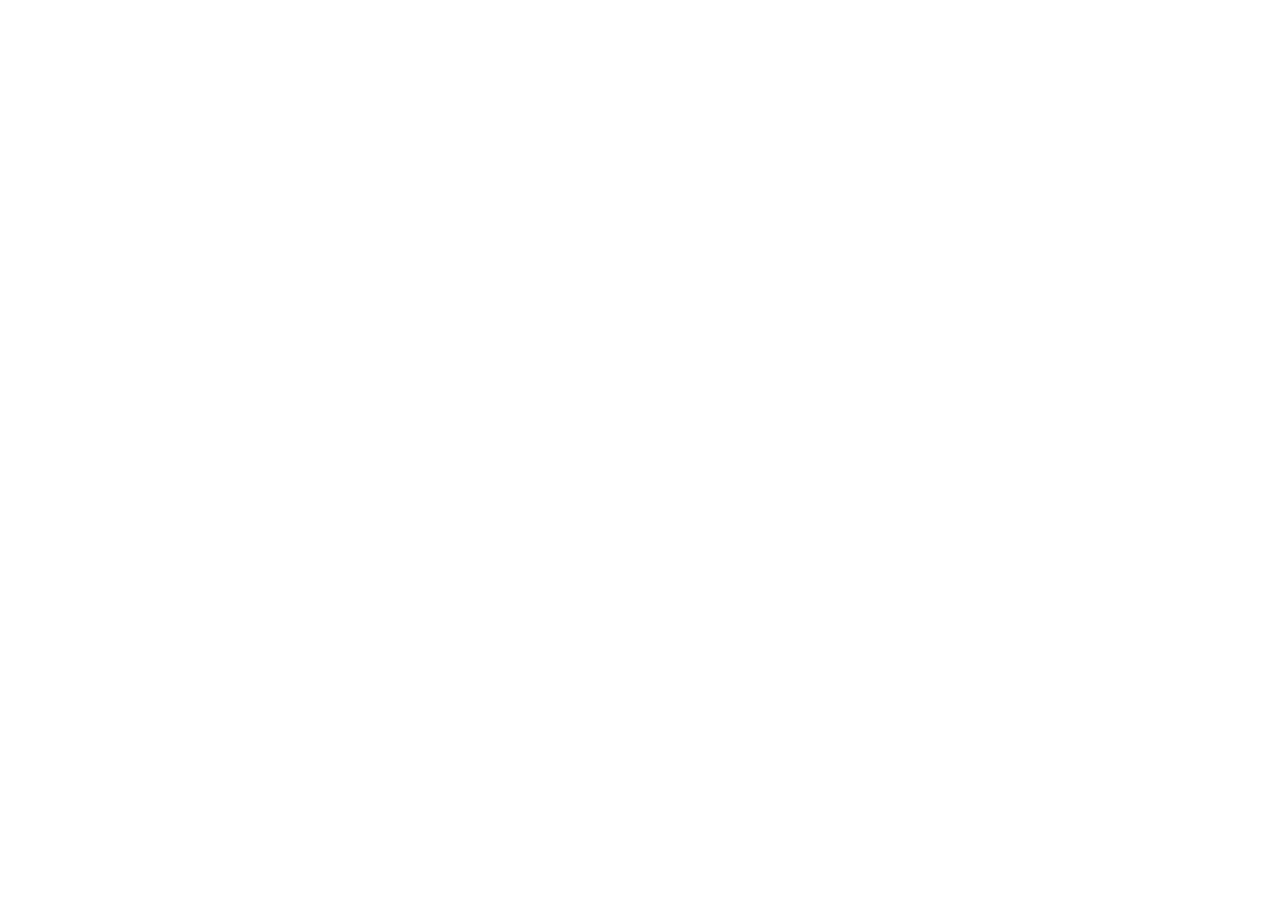
==== DUAN2/index.html @ 6275417b "Initial commit" ====
<!DOCTYPE html>
<html lang="en">
    <head>
        <meta charset="UTF-8" />
        <meta name="viewport" content="width=device-width, initial-scale=1.0" />
        <title>du an 2</title>
        <link rel="stylesheet" href="./assets/css/reset.css" />
        <link rel="stylesheet" href="./assets/css/styles.css" />
    </head>
    <body></body>
</html>
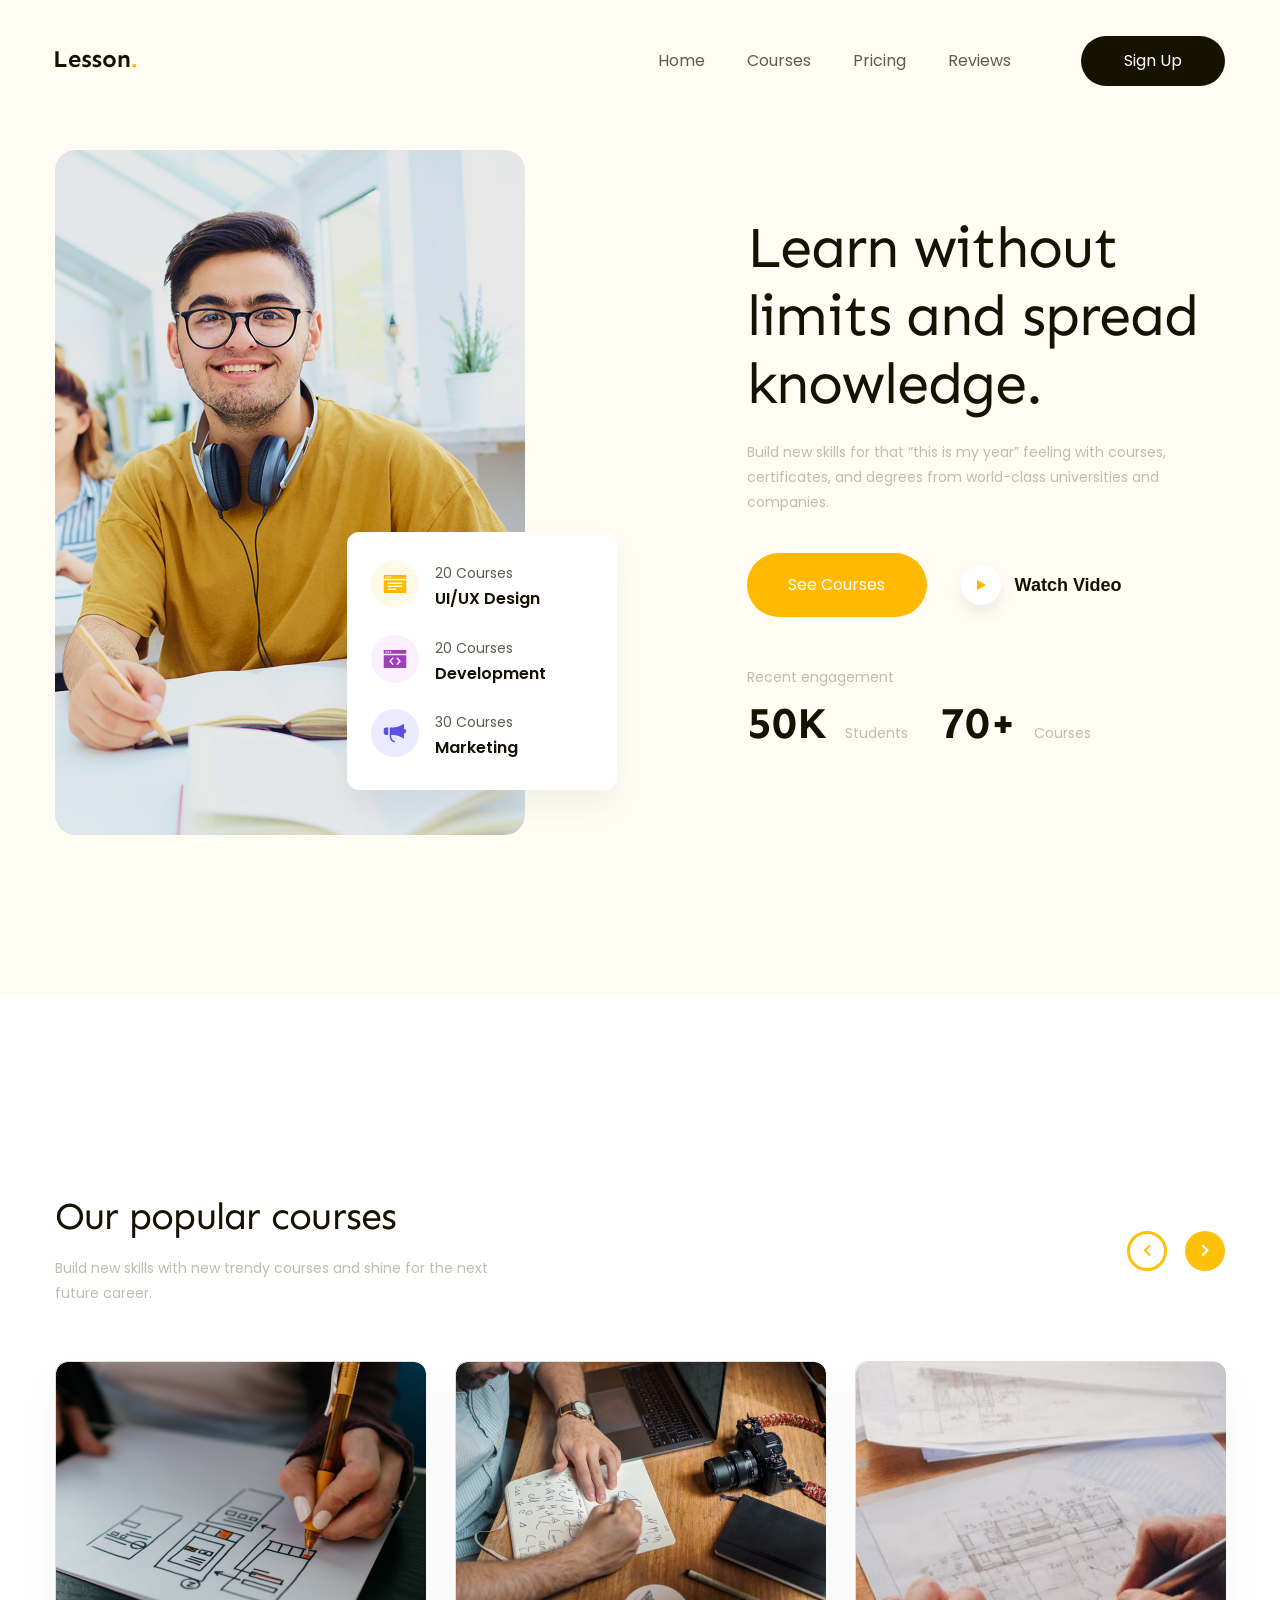
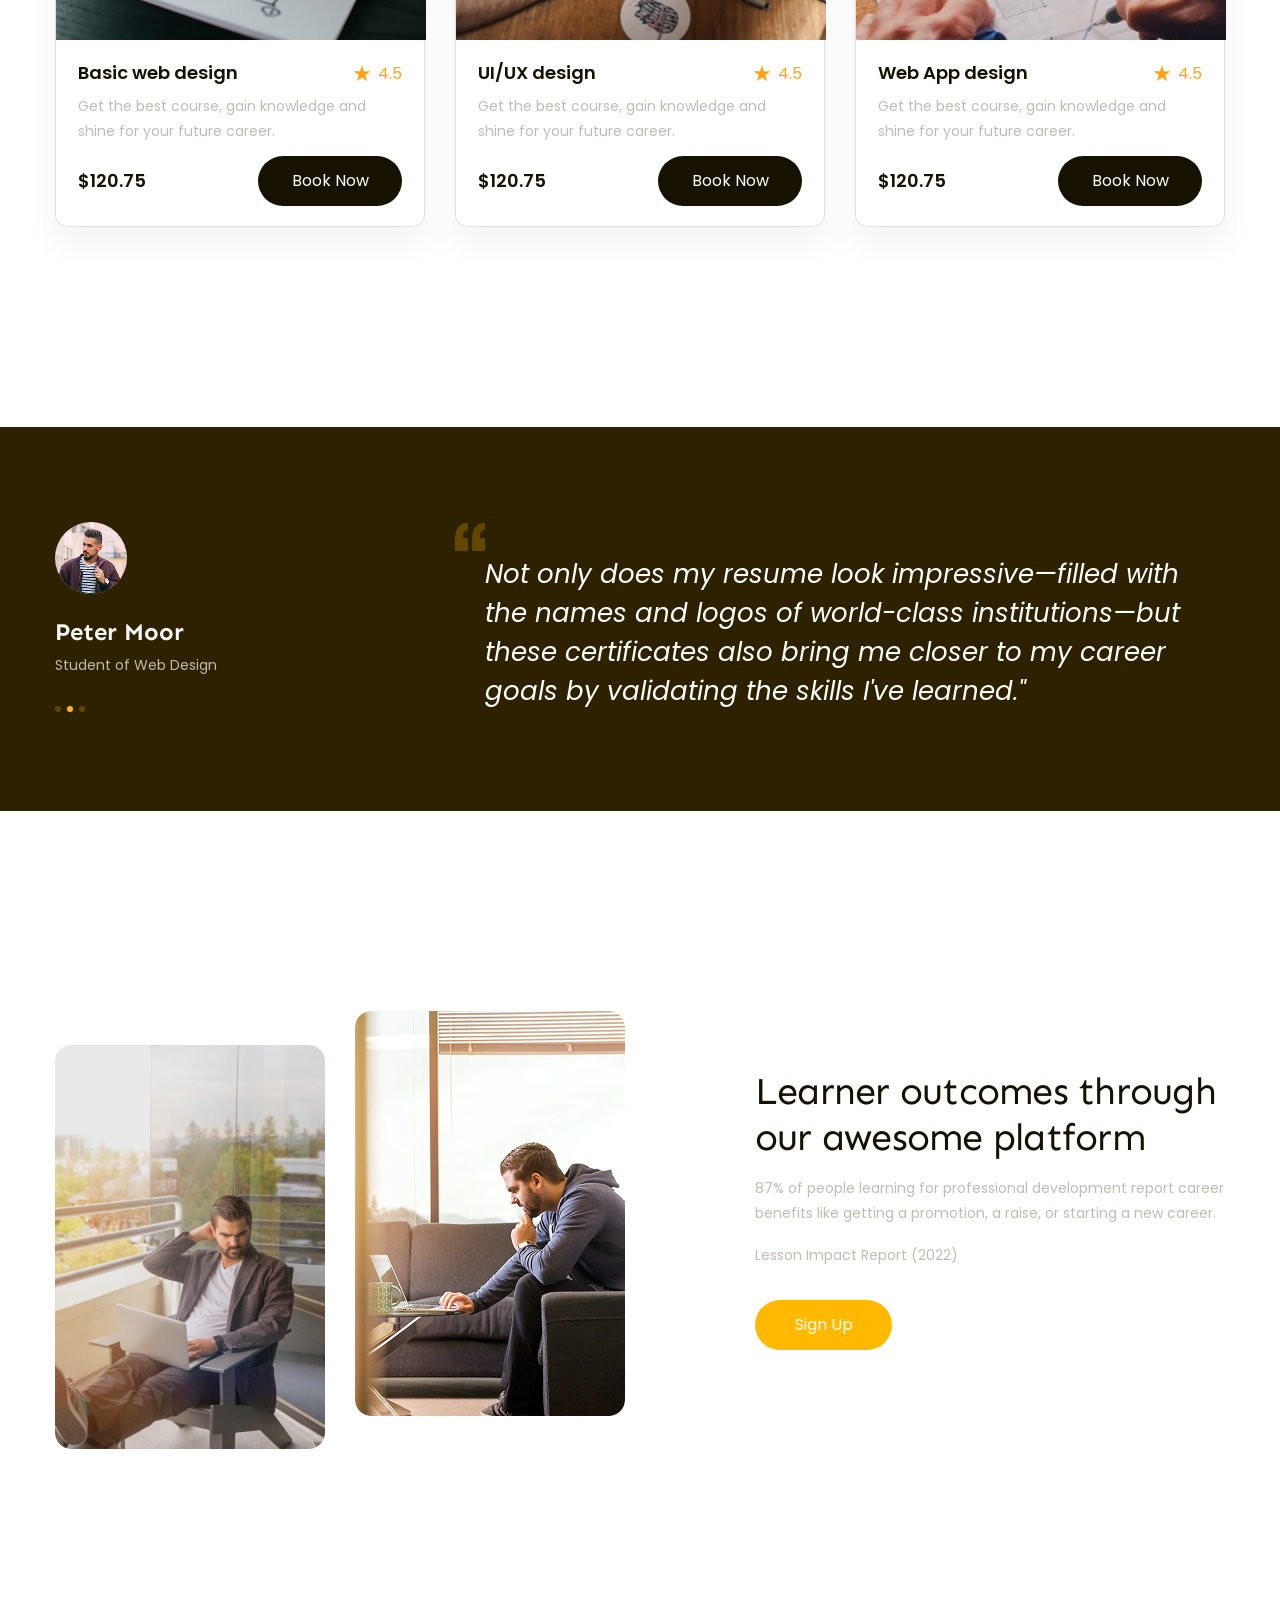
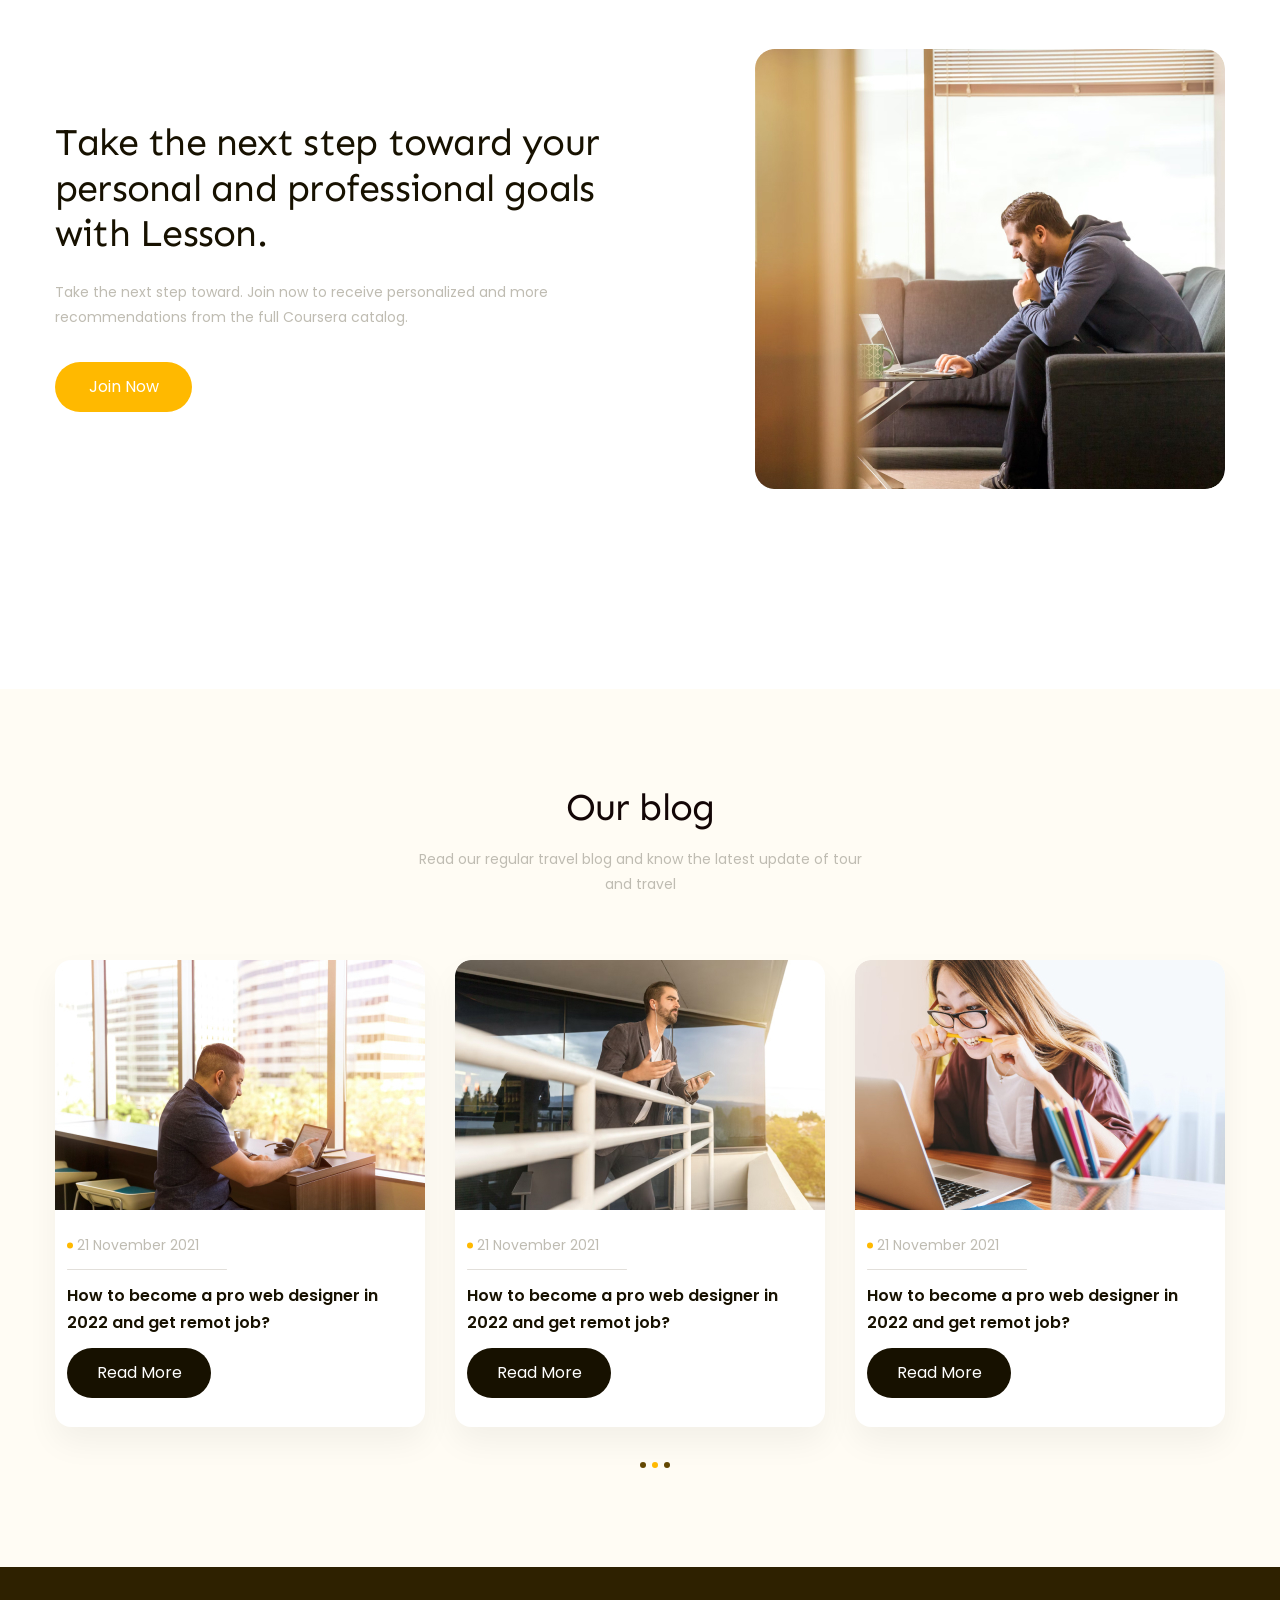
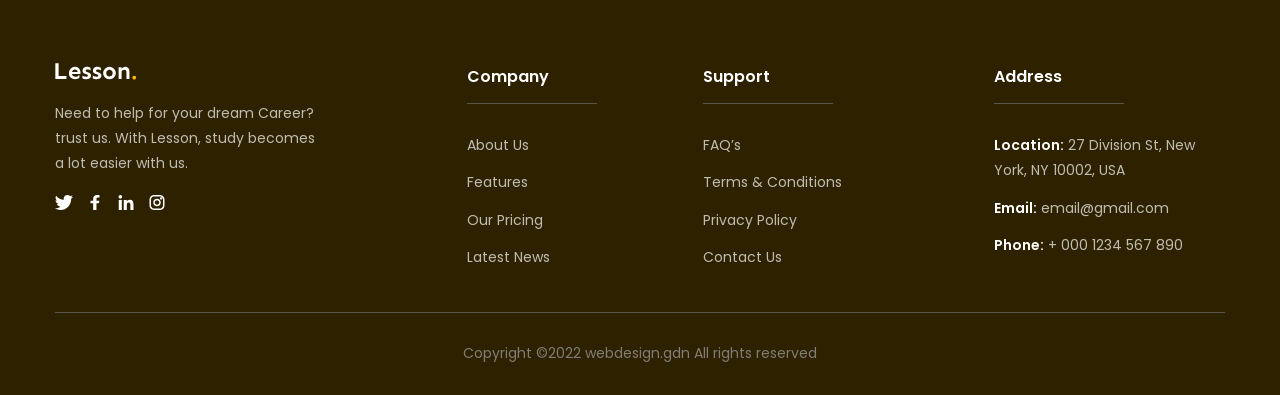
==== commit 482836cb: "đẩy code lên fit" ====
--- a/DUAN2/index.html
+++ b/DUAN2/index.html
@@ -4,8 +4,503 @@
         <meta charset="UTF-8" />
         <meta name="viewport" content="width=device-width, initial-scale=1.0" />
         <title>du an 2</title>
+        <!-- reset css -->
         <link rel="stylesheet" href="./assets/css/reset.css" />
+        <!-- icon -->
+        <link
+            rel="stylesheet"
+            href="https://cdnjs.cloudflare.com/ajax/libs/font-awesome/5.15.3/css/all.min.css"
+        />
+
+        <!-- embed font -->
+        <link rel="preconnect" href="https://fonts.googleapis.com" />
+        <link rel="preconnect" href="https://fonts.gstatic.com" crossorigin />
+        <link
+            href="https://fonts.googleapis.com/css2?family=Poppins:ital,wght@0,400;0,600;0,700;1,400&family=Sen:wght@700&display=swap"
+            rel="stylesheet"
+        />
+        <!-- styles -->
         <link rel="stylesheet" href="./assets/css/styles.css" />
     </head>
-    <body></body>
+    <body>
+        <main>
+            <!-- -------------fixed--------------- -->
+            <header class="header fixed">
+                <div class="main-content">
+                    <div class="body">
+                        <!-- logo -->
+                        <a href=""
+                            ><img
+                                src="./assets/img/logo.svg"
+                                alt="lesson"
+                                class="logo"
+                        /></a>
+                        <!-- nav -->
+                        <nav class="nav">
+                            <ul>
+                                <li class="active">
+                                    <a href="#home">Home</a>
+                                </li>
+                                <li>
+                                    <a href="#course">Courses</a>
+                                </li>
+                                <li>
+                                    <a href="#pricing">Pricing</a>
+                                </li>
+                                <li>
+                                    <a href="#review">Reviews</a>
+                                </li>
+                            </ul>
+                        </nav>
+                        <!-- action -->
+                        <div class="action">
+                            <a href="#!" class="btn signup-btn">Sign Up</a>
+                        </div>
+                    </div>
+                </div>
+            </header>
+            <!-- -----------Hero-------------- -->
+            <div id="home" class="hero">
+                <div class="main-content">
+                    <div class="body">
+                        <!-- hero left -->
+                        <div class="media-block">
+                            <img
+                                src="./assets/img/hero.jpg"
+                                alt="Learn without limits and spread knowledge."
+                                class="img"
+                            />
+
+                            <div class="hero-summary">
+                                <div class="item">
+                                    <div class="icon">
+                                        <img
+                                            src="./assets/icon/list.svg"
+                                            alt="UI/UX Design"
+                                        />
+                                    </div>
+                                    <div class="info">
+                                        <p class="label">20 Courses</p>
+                                        <p class="title">UI/UX Design</p>
+                                    </div>
+                                </div>
+
+                                <div class="item">
+                                    <div class="icon">
+                                        <img
+                                            src="./assets/icon/dev.svg"
+                                            alt="Development"
+                                        />
+                                    </div>
+                                    <div class="info">
+                                        <p class="label">20 Courses</p>
+                                        <p class="title">Development</p>
+                                    </div>
+                                </div>
+
+                                <div class="item">
+                                    <div class="icon">
+                                        <img
+                                            src="./assets/icon/speaker.svg"
+                                            alt="Marketing"
+                                        />
+                                    </div>
+                                    <div class="info">
+                                        <p class="label">30 Courses</p>
+                                        <p class="title">Marketing</p>
+                                    </div>
+                                </div>
+                            </div>
+                        </div>
+                        <!-- hero-right -->
+                        <div class="content-block">
+                            <h1 class="heading">
+                                Learn without limits and spread knowledge.
+                            </h1>
+                            <p class="desc">
+                                Build new skills for that “this is my year”
+                                feeling with courses, certificates, and degrees
+                                from world-class universities and companies.
+                            </p>
+                            <div class="cta-group">
+                                <a class="btn hero-cta" href="#!"
+                                    >See Courses</a
+                                >
+                                <button class="watch-video">
+                                    <div class="icon">
+                                        <img
+                                            src="assets/icon/play.svg"
+                                            alt=""
+                                        />
+                                    </div>
+                                    <span>Watch Video</span>
+                                </button>
+                            </div>
+                            <p class="desc">Recent engagement</p>
+                            <p class="desc start">
+                                <strong>50K</strong> Students
+                                <strong>70+</strong> Courses
+                            </p>
+                        </div>
+                    </div>
+                </div>
+            </div>
+            <!-------------course----------------- -->
+            <section id="course" class="course main-content">
+                <!-- introduce -->
+                <div class="introduce">
+                    <h2 class="heading">Our popular courses</h2>
+                    <p class="desc">
+                        Build new skills with new trendy courses and shine for
+                        the next future career.
+                    </p>
+                </div>
+                <!-- chuyển--------------- -->
+
+                <div class="transfer">
+                    <button>
+                        <i
+                            class="fas fa-chevron-left my-icon"
+                            style="color: #ffc107"
+                        ></i>
+                    </button>
+                    <button>
+                        <i
+                            class="fas fa-chevron-right my-icon-2"
+                            style="color: #fff"
+                        ></i>
+                    </button>
+                </div>
+
+                <div class="dislay">
+                    <div class="main">
+                        <img
+                            class="img"
+                            src="./assets/img/Webds.jpg"
+                            alt="Basic web design"
+                        />
+                        <div class="review">
+                            <div class="review-3">
+                                <h3 class="heading">Basic web design</h3>
+                                <div class="danhgia">
+                                    <img
+                                        src="./assets/icon/Star 6.svg"
+                                        alt="sao"
+                                        class="icon"
+                                    />
+                                    <span>4.5</span>
+                                </div>
+                            </div>
+                            <p class="desc">
+                                Get the best course, gain knowledge and shine
+                                for your future career.
+                            </p>
+                            <div class="buy">
+                                <strong class="money">$120.75</strong>
+                                <a href="#!" class="btn">Book Now</a>
+                            </div>
+                        </div>
+                    </div>
+                    <div class="main">
+                        <img
+                            class="img"
+                            src="./assets/img/uiux.jpg"
+                            alt="UI/UX design"
+                        />
+                        <div class="review">
+                            <div class="review-3">
+                                <h3 class="heading">UI/UX design</h3>
+                                <div class="danhgia">
+                                    <img
+                                        src="./assets/icon/Star 6.svg"
+                                        alt="sao"
+                                        class="icon"
+                                    />
+                                    <span>4.5</span>
+                                </div>
+                            </div>
+                            <p class="desc">
+                                Get the best course, gain knowledge and shine
+                                for your future career.
+                            </p>
+                            <div class="buy">
+                                <strong class="money">$120.75</strong>
+                                <a href="#!" class="btn">Book Now</a>
+                            </div>
+                        </div>
+                    </div>
+                    <div class="main">
+                        <img
+                            class="img"
+                            src="./assets/img/appds.jpg"
+                            alt="Web App design"
+                        />
+                        <div class="review">
+                            <div class="review-3">
+                                <h3 class="heading">Web App design</h3>
+                                <div class="danhgia">
+                                    <img
+                                        src="./assets/icon/Star 6.svg"
+                                        alt="sao"
+                                        class="icon"
+                                    />
+                                    <span>4.5</span>
+                                </div>
+                            </div>
+                            <p class="desc">
+                                Get the best course, gain knowledge and shine
+                                for your future career.
+                            </p>
+                            <div class="buy">
+                                <strong class="money">$120.75</strong>
+                                <a href="#!" class="btn">Book Now</a>
+                            </div>
+                        </div>
+                    </div>
+                </div>
+            </section>
+            <!-- ----------     slogan--------------- -->
+            <section class="slogan">
+                <div class="main-content">
+                    <div class="author">
+                        <img
+                            src="./assets/img/avt.jpg"
+                            alt="avatar"
+                            class="avt"
+                        />
+                        <h3 class="name">Peter Moor</h3>
+                        <p class="desc">Student of Web Design</p>
+                        <img
+                            src="./assets/icon/3cham.svg"
+                            alt=""
+                            class="icon"
+                        />
+                    </div>
+                    <main class="slogan-content">
+                        <img
+                            src="./assets/icon/champhay.svg"
+                            alt=""
+                            class="icon"
+                        />
+                        <i
+                            >Not only does my resume look impressive—filled with
+                            the names and logos of world-class institutions—but
+                            these certificates also bring me closer to my career
+                            goals by validating the skills I've learned."
+                        </i>
+                    </main>
+                </div>
+            </section>
+            <!-- -------------stats------------ -->
+            <section id="pricing" class="stats">
+                <div class="main-content">
+                    <!-- ------------stats on-------------- -->
+                    <div class="highlight">
+                        <img
+                            src="./assets/img/imgstas1.jpg"
+                            alt="ảnh"
+                            class="img-stats1"
+                        />
+                        <img
+                            src="./assets/img/imgstas2.jpg"
+                            alt="ảnh"
+                            class="img-stats2"
+                        />
+                        <div class="stats-main-1">
+                            <h2 class="heading">
+                                Learner outcomes through our awesome platform
+                            </h2>
+                            <p class="desc">
+                                87% of people learning for professional
+                                development report career benefits like getting
+                                a promotion, a raise, or starting a new career.
+                            </p>
+                            <p class="desc">Lesson Impact Report (2022)</p>
+                            <a href="#!" class="btn">Sign Up</a>
+                        </div>
+                    </div>
+                    <!-- -------------stats below---------------- -->
+                    <div class="call-action">
+                        <div class="stats-main-2">
+                            <h2 class="heading">
+                                Take the next step toward your personal and
+                                professional goals with Lesson.
+                            </h2>
+                            <p class="desc">
+                                Take the next step toward. Join now to receive
+                                personalized and more recommendations from the
+                                full Coursera catalog.
+                            </p>
+                            <a href="#!" class="btn">Join Now</a>
+                        </div>
+                        <img
+                            src="./assets/img/imgstas3.jpg"
+                            alt="ảnh"
+                            class="img-stats3"
+                        />
+                    </div>
+                </div>
+            </section>
+            <!-- -----------------blog------------- -->
+            <section id="review" class="blog">
+                <div class="main-content">
+                    <div class="blog-title">
+                        <h2 class="heading">Our blog</h2>
+                        <p class="desc">
+                            Read our regular travel blog and know the latest
+                            update of tour and travel
+                        </p>
+                    </div>
+                    <main class="blog-main">
+                        <div class="blog-main-content-parent">
+                            <img
+                                src="./assets/img/imgblog-1.jpg"
+                                alt="avt-1"
+                                class="img"
+                            />
+                            <div class="blog-main-content">
+                                <div class="time">
+                                    <img
+                                        src="./assets/icon/icon-time-blog.svg"
+                                        alt="."
+                                        class="icon"
+                                    />
+                                    <p class="desc">21 November 2021</p>
+                                </div>
+                                <h3 class="heading">
+                                    How to become a pro web designer in 2022 and
+                                    get remot job?
+                                </h3>
+                                <a href="#!" class="btn">Read More</a>
+                            </div>
+                        </div>
+                        <div class="blog-main-content-parent">
+                            <img
+                                src="./assets/img/imgblog-2.jpg"
+                                alt="avt-2"
+                                class="img"
+                            />
+                            <div class="blog-main-content">
+                                <div class="time">
+                                    <img
+                                        src="./assets/icon/icon-time-blog.svg"
+                                        alt="."
+                                        class="icon"
+                                    />
+                                    <p class="desc">21 November 2021</p>
+                                </div>
+                                <h3 class="heading">
+                                    How to become a pro web designer in 2022 and
+                                    get remot job?
+                                </h3>
+                                <a href="#!" class="btn">Read More</a>
+                            </div>
+                        </div>
+                        <div class="blog-main-content-parent">
+                            <img
+                                src="./assets/img/imgblog-3.jpg"
+                                alt="avt-3"
+                                class="img"
+                            />
+                            <div class="blog-main-content">
+                                <div class="time">
+                                    <img
+                                        src="./assets/icon/icon-time-blog.svg"
+                                        alt="."
+                                        class="icon"
+                                    />
+                                    <p class="desc">21 November 2021</p>
+                                </div>
+                                <h3 class="heading">
+                                    How to become a pro web designer in 2022 and
+                                    get remot job?
+                                </h3>
+                                <a href="#!" class="btn">Read More</a>
+                            </div>
+                        </div>
+                    </main>
+                </div>
+                <div class="icon-chuyentiep">
+                    <img src="./assets/icon/3cham.svg" alt="chuyentrang" />
+                </div>
+            </section>
+            <!-------------footer-------------------- -->
+            <footer class="footer">
+                <main class="main-content">
+                    <main class="footer-main-content">
+                        <div class="main-content-child-1">
+                            <a href=""
+                                ><img
+                                    src="./assets/icon/Lesson-footer..svg"
+                                    alt=""
+                                    class="logo"
+                            /></a>
+
+                            <p class="desc">
+                                Need to help for your dream Career? trust us.
+                                With Lesson, study becomes a lot easier with us.
+                            </p>
+                            <div class="icon-parent">
+                                <img
+                                    src="./assets/icon/twitter.svg"
+                                    alt="twitter"
+                                    class="icon"
+                                />
+                                <img
+                                    src="./assets/icon/Facebook.svg"
+                                    alt="facebook"
+                                    class="icon"
+                                />
+                                <img
+                                    src="./assets/icon/Linkedin.svg"
+                                    alt="linkedin"
+                                    class="icon"
+                                />
+                                <img
+                                    src="./assets/icon/Instagram.svg"
+                                    alt="instagram"
+                                    class="icon"
+                                />
+                            </div>
+                        </div>
+
+                        <div class="main-content-child-2">
+                            <div class="main-content-child">
+                                <h2 class="heading">Company</h2>
+                                <p class="desc">About Us</p>
+                                <p class="desc">Features</p>
+                                <p class="desc">Our Pricing</p>
+                                <p class="desc">Latest News</p>
+                            </div>
+                            <div class="main-content-child">
+                                <h2 class="heading">Support</h2>
+                                <p class="desc">FAQ’s</p>
+                                <p class="desc">Terms & Conditions</p>
+                                <p class="desc">Privacy Policy</p>
+                                <p class="desc">Contact Us</p>
+                            </div>
+                            <div class="main-content-child">
+                                <h2 class="heading">Address</h2>
+
+                                <p class="desc">
+                                    <strong>Location:</strong> 27 Division St,
+                                    New York, NY 10002, USA
+                                </p>
+                                <p class="desc">
+                                    <strong>Email:</strong> email@gmail.com
+                                </p>
+
+                                <p class="desc">
+                                    <strong>Phone:</strong> + 000 1234 567 890
+                                </p>
+                            </div>
+                        </div>
+                    </main>
+                    <footer class="Copyright">
+                        Copyright ©2022 webdesign.gdn All rights reserved
+                    </footer>
+                </main>
+            </footer>
+        </main>
+    </body>
 </html>
--- a/DUAN2/assets/css/styles.css
+++ b/DUAN2/assets/css/styles.css
@@ -0,0 +1,704 @@
+* {
+    box-sizing: border-box;
+}
+
+:root {
+    --primary-color: #ffb900;
+    --font-family: "Sen", sans-serif;
+}
+html {
+    font-size: 62.5%;
+    scroll-behavior: smooth;
+}
+body {
+    font-size: 1.6rem;
+    font-family: "Poppins", sans-serif;
+}
+/* common */
+.btn {
+    display: inline-block;
+    text-align: center;
+    min-width: 144px;
+    padding: 0 16px;
+    line-height: 50px;
+    color: #fff;
+    font-size: 16px;
+    border-radius: 9999px;
+    background: #171100;
+}
+.btn:hover {
+    opacity: 0.9;
+}
+a {
+    text-decoration: none;
+}
+.main-content {
+    width: 1170px;
+    max-width: calc(100% - 48px);
+    margin-left: auto;
+    margin-right: auto;
+}
+/* header */
+.header {
+    background: #fffcf4;
+}
+.header .hero {
+    height: 100vh;
+}
+.fixed {
+    position: sticky;
+    top: -28px;
+    z-index: 10;
+}
+.header .body {
+    display: flex;
+    align-items: center;
+    padding: 36px 0 8px;
+}
+.nav {
+    margin-left: auto;
+}
+
+.nav ul {
+    display: flex;
+}
+.nav a {
+    position: relative;
+    padding: 8px 21px;
+    color: #5f5b53;
+    font-size: 1.6rem;
+}
+nav a::after {
+    content: "";
+    position: absolute;
+    left: 20px;
+    bottom: 8px;
+    width: 16px;
+    height: 2px; /* Độ dày gạch chân */
+    background-color: #000; /* Màu gạch chân */
+    transform: scaleX(0); /* Ẩn gạch chân ban đầu */
+    transform-origin: top;
+    transition: transform 0.3s; /* Hiệu ứng chuyển động */
+}
+
+nav a:hover::after {
+    transform: scaleX(1); /* Hiển thị gạch chân khi hover */
+}
+
+.nav a:hover {
+    text-shadow: 1px 0 0 currentColor;
+    color: #171100;
+    transition: transform 0.3s ease-in-out;
+}
+/* 
+.nav li.active a::after {
+    position: absolute;
+    left: 21px;
+    bottom: 6px;
+    display: block;
+    content: "";
+    width: 12px;
+    height: 2px;
+    border-radius: 1px;
+    background: #171100;
+}  */
+.header .action {
+    margin-left: 49px;
+}
+/* ------------hero------------- */
+.hero {
+    background: #fffcf4;
+    padding: 56px 0 0;
+    height: 100vh;
+}
+.hero .body {
+    display: flex;
+}
+/* hero left  */
+.hero .media-block {
+    width: 48%;
+    position: relative;
+}
+
+.hero .media-block .img {
+    width: 470px;
+    height: 685px;
+    border-radius: 20px;
+    object-fit: cover;
+}
+
+.hero-summary {
+    position: absolute;
+    right: 0;
+    padding: 28px 24px;
+    bottom: 48px;
+    width: 270px;
+    border-radius: 12px;
+    background: #fff;
+    box-shadow: 0px 16px 32px 0px rgba(0, 0, 0, 0.05);
+}
+.hero .hero-summary .item {
+    display: flex;
+}
+.hero .hero-summary .item + .item {
+    margin-top: 22px;
+}
+.hero .hero-summary .icon {
+    width: 48px;
+    height: 48px;
+    border-radius: 50%;
+    background-color: #fff9e8;
+    display: flex;
+    justify-content: center;
+    align-items: center;
+}
+.hero-summary .item:nth-of-type(2) .icon {
+    background: #fcefff;
+}
+.hero-summary .item:nth-of-type(3) .icon {
+    background: #ebeaff;
+}
+
+.hero .hero-summary .info {
+    margin-left: 16px;
+}
+.hero-summary .info .label {
+    color: #5f5b53;
+    font-size: 14px;
+    line-height: 1.86;
+}
+.hero-summary .info .title {
+    color: #171100;
+    font-size: 1.8 rem;
+    font-weight: 600;
+    line-height: 1.67;
+}
+
+/* hero right ------------------ */
+.hero .content-block {
+    padding: 64px 0 0 130px;
+    width: 52%;
+}
+.hero .heading {
+    color: #171100;
+    font-family: var(--font-family);
+    font-size: 5.8rem;
+    line-height: 1.17;
+    letter-spacing: -1.16px;
+}
+.hero .desc {
+    margin: 22px 0 22px 0;
+    color: #5f5b53;
+    font-size: 1.8rem;
+    line-height: 1.6; /* 166.667% */
+}
+
+.hero .cta-group {
+    display: flex;
+    margin: 38px 0 48px 0;
+}
+.hero-cta {
+    min-width: 180px;
+    line-height: 64px;
+    background-color: var(--primary-color);
+}
+.content-block .watch-video {
+    display: flex;
+    align-items: center;
+    margin-left: 28px;
+    border: none;
+    background: #fffcf4;
+}
+.watch-video .icon {
+    display: flex;
+    align-items: center;
+    justify-content: center;
+    width: 40px;
+    height: 40px;
+    margin-right: 14px;
+    border-radius: 50%;
+    background: rgba(255, 255, 255, 1);
+    box-shadow: 0px 8px 16px rgba(0, 0, 0, 0.07);
+}
+.watch-video .icon {
+    cursor: pointer;
+}
+.content-block span {
+    color: #171100;
+    font-size: 1.8rem;
+    font-weight: 600;
+    line-height: 1.6; /* 166.667% */
+}
+.start strong {
+    margin-right: 14px;
+    color: #171100;
+    font-family: var(--font-family);
+    font-size: 4.4rem;
+    font-weight: 700;
+    line-height: 1.2; /* 122.727% */
+}
+.start strong:nth-of-type(2) {
+    margin-left: 28px;
+}
+.content-block .start {
+    min-width: 173px;
+    height: 54px;
+    margin-top: -14px;
+}
+/* -----------course--------------- */
+.course {
+    padding: 200px 0;
+    position: relative;
+}
+.course .main:nth-of-type(2) {
+    margin: 0 30px;
+}
+.course .main {
+    border-radius: 12px;
+    background: #fff;
+    border: 1px solid #e2dfda;
+    box-shadow: 0px 18px 36px 0px rgba(0, 0, 0, 0.05);
+    min-width: 370px;
+    height: 466px;
+}
+.course .dislay {
+    display: flex;
+}
+.introduce .heading {
+    color: #171100;
+    font-family: var(--font-family);
+    font-size: 3.8rem;
+    line-height: 1.2; /* 126.316% */
+    letter-spacing: -0.76px;
+}
+.introduce .desc {
+    display: inline-block;
+    width: 458px;
+    color: #5f5b53;
+    font-size: 1.8rem;
+    font-weight: 400;
+    line-height: 1.6; /* 166.667% */
+    margin: 16px 0 55px;
+}
+
+/* ------------chuyển tiếp ----------------- */
+.transfer {
+    position: absolute;
+    right: 0;
+    top: 242px;
+    display: flex;
+    width: 98px;
+    justify-content: space-between;
+}
+.transfer button {
+    background: #fff;
+    border: none;
+    cursor: pointer;
+}
+.my-icon {
+    display: flex;
+    align-items: center;
+    justify-content: center;
+    width: 40px;
+    height: 40px;
+    background: #fff;
+    border: 3px #ffc107 solid;
+    border-radius: 50%;
+    margin: -6px;
+}
+.my-icon-2 {
+    display: flex;
+    align-items: center;
+    justify-content: center;
+    width: 40px;
+    height: 40px;
+    background: #ffc107;
+    border-radius: 50%;
+    margin: -6px;
+}
+
+.dislay .main .img {
+    object-fit: cover;
+    border-radius: 12px 12px 0px 0px;
+    padding-bottom: 16px;
+}
+.review-3 {
+    display: flex;
+    justify-content: space-between;
+    align-items: center;
+}
+.danhgia {
+    display: flex;
+}
+.danhgia span {
+    padding-left: 7px;
+    color: #fea31b;
+    font-size: 1.6rem;
+    font-weight: 400;
+    line-height: 1.7; /* 175% */
+}
+.review .heading {
+    color: #171100;
+    font-size: 1.8rem;
+    font-weight: 600;
+    line-height: 1.6; /* 166.667% */
+}
+.review .desc {
+    margin: 6px 0 12px;
+    width: 326px;
+    color: #5f5b53;
+    font-size: 1.4rem;
+    font-weight: 400;
+    line-height: 1.8; /* 185.714% */
+}
+.dislay .review {
+    padding: 0 22px;
+}
+.review .buy {
+    display: flex;
+    justify-content: space-between;
+    align-items: center;
+}
+.buy .money {
+    color: #171100;
+    font-size: 1.8rem;
+    font-weight: 600;
+    line-height: 1.6; /* 166.667% */
+}
+.buy .btn {
+    width: 118px;
+    height: 50px;
+    background: #171100;
+}
+.buy .btn:hover {
+    background: #ffb900;
+    transition: background 0.3s ease-in-out;
+}
+/* ----------------Slogan------------------ */
+.slogan {
+    background: #2e2100;
+    padding-top: 96px;
+    padding-bottom: 96px;
+}
+.slogan .main-content {
+    position: relative;
+    display: flex;
+    justify-content: space-between;
+    align-items: end;
+    min-width: 400px;
+    height: 192px;
+}
+.slogan .avt {
+    width: 72px;
+    height: 72px;
+    object-fit: cover;
+    border-radius: 50%;
+}
+.author .name {
+    color: #f7f7f7;
+    font-family: var(--font-family);
+    font-size: 2.4rem;
+    font-weight: 700;
+    line-height: 1.4; /* 141.667% */
+    margin: 18px 0 4px;
+}
+.author .desc {
+    min-width: 159px;
+    color: #bfbcb2;
+    font-size: 1.4rem;
+    font-weight: 400;
+    line-height: 1.8; /* 185.714% */
+}
+.author .icon {
+    width: 30px;
+    height: 6px;
+    margin-top: 28px;
+}
+.slogan-content .icon {
+    position: absolute;
+    left: 400px;
+    top: 0;
+    width: 30px;
+    height: 28px;
+}
+.slogan-content i {
+    display: inline-block;
+    width: 740px;
+    height: 160px;
+    color: #fff;
+    font-size: 2.6rem;
+    font-style: italic;
+    font-weight: 400;
+    line-height: 1.5; /* 153.846% */
+}
+/* -------------------stats------------------- */
+.stats {
+    padding-top: 200px;
+    height: 1478px;
+}
+
+.stats .heading {
+    color: #171100;
+    font-family: var(--font-family);
+    font-size: 3.8rem;
+    line-height: 1.2; /* 126.316% */
+    letter-spacing: -0.76px;
+}
+.stats .desc {
+    color: #5f5b53;
+    font-size: 1.6rem;
+    font-weight: 400;
+    line-height: 1.7; /* 175% */
+    padding-top: 16px;
+}
+.stats .btn {
+    min-width: 137px;
+    height: 50px;
+    background: var(--primary-color);
+}
+/* stats on */
+.stats .highlight {
+    display: flex;
+}
+.highlight .stats-main-1 {
+    padding-top: 58px;
+}
+.highlight .img-stats1 {
+    margin: 34px 30px 0 0;
+    min-width: 270px;
+    height: 404px;
+    object-fit: cover;
+    border-radius: 16px;
+}
+.highlight .img-stats2 {
+    margin-right: 130px;
+    min-width: 270px;
+    height: 405px;
+    object-fit: cover;
+
+    border-radius: 16px;
+}
+.highlight .desc:nth-of-type(2) {
+    padding: 16px 0 32px;
+}
+/* stats below */
+.stats .call-action {
+    display: flex;
+    padding-top: 200px;
+    height: 135px;
+}
+.call-action .stats-main-2 {
+    margin-top: 71px;
+}
+.stats-main-2 .heading {
+    width: 570px;
+    height: 144px;
+}
+.stats-main-2 .desc {
+    width: 570px;
+    padding-bottom: 32px;
+}
+.call-action .img-stats3 {
+    min-width: 470px;
+    height: 440px;
+    object-fit: cover;
+    padding-left: 130px;
+    border-radius: 20px;
+}
+
+/* --------------blog-------------- */
+.blog {
+    position: relative;
+    background: #fffcf4;
+    height: 878px;
+}
+.blog .icon-chuyentiep {
+    position: absolute;
+    bottom: 96px;
+    left: 50%;
+}
+/*------blog-title------------- */
+.blog-title {
+    padding-top: 96px;
+    display: flex;
+    flex-direction: column;
+    align-items: center;
+    text-align: center;
+}
+
+.blog-title .heading {
+    color: #130606;
+    font-family: var(--font-family);
+    font-size: 3.8rem;
+    line-height: 1.2; /* 126.316% */
+    letter-spacing: -0.76px;
+}
+.blog-title .desc {
+    margin-top: 16px;
+    margin-bottom: 55px;
+    width: 448px;
+    height: 58px;
+    color: #696262;
+    font-size: 1.6rem;
+    font-weight: 400;
+    line-height: 1.7; /* 175% */
+}
+/* -------------blog-main------------- */
+.blog .blog-main {
+    display: flex;
+    justify-content: space-between;
+}
+.blog-main-content-parent {
+    min-width: 370px;
+    height: 467px;
+    border-radius: 16px;
+    background: #fff;
+    box-shadow: 0px 16px 32px 0px rgba(0, 0, 0, 0.05);
+}
+.blog-main-content-parent .img {
+    width: 370px;
+    height: 250px;
+    object-fit: cover;
+    border-radius: 16px 16px 0px 0px;
+}
+.blog-main-content-parent .blog-main-content {
+    padding: 20px 12px 0;
+}
+.blog-main .time {
+    position: relative;
+    display: flex;
+}
+.blog-main .time::before {
+    position: absolute;
+    content: " ";
+    width: 160px;
+    height: 1px;
+    border-radius: 0.5px;
+    background: #e2dfda;
+    bottom: -12px;
+}
+
+.time .desc {
+    margin-left: 4px;
+}
+.blog-main .desc {
+    color: #5f5b53;
+    font-size: 1.4rem;
+    font-weight: 400;
+    line-height: 1.8; /* 185.714% */
+}
+.blog-main .heading {
+    width: 330px;
+    margin-top: 24px;
+    color: #171100;
+    font-size: 1.6rem;
+    font-weight: 600;
+    line-height: 1.7; /* 175% */
+}
+.blog-main .btn {
+    margin-top: 12px;
+    width: 118px;
+    height: 50px;
+}
+.blog-main .btn:hover {
+    background: var(--primary-color);
+    transition: background 0.3s;
+}
+
+/* ------------footer----------------- */
+.footer {
+    position: relative;
+    background: #2e2100;
+    height: 428px;
+}
+.footer .footer-main-content {
+    display: flex;
+    padding-top: 96px;
+}
+
+.main-content-child-1 {
+    padding-right: 145px;
+}
+
+.main-content-child-1 .icon {
+    display: inline-block;
+    width: 85px;
+    height: 24px;
+}
+.main-content .desc {
+    color: #bfbcb2;
+    font-size: 1.4rem;
+    font-weight: 400;
+    line-height: 1.8;
+}
+.main-content-child-1 .desc {
+    padding: 18px 0;
+    width: 267px;
+}
+.main-content-child-1 .icon-parent {
+    display: flex;
+    justify-content: space-between;
+    width: 111px;
+    height: 15px;
+}
+.main-content-child-1 .icon {
+    width: 18px;
+    height: 15px;
+}
+
+.main-content-child-2 {
+    display: flex;
+    justify-content: space-between;
+    width: 785px;
+    height: 211px;
+}
+.main-content-child-2 .heading {
+    position: relative;
+    color: #fff;
+    font-size: 1.6rem;
+    font-weight: 600;
+    line-height: 1.7; /* 175% */
+}
+.main-content-child-2 .heading::before {
+    position: absolute;
+    left: 0;
+    bottom: -14px;
+    display: inline-block;
+    content: "";
+    width: 130px;
+    height: 1px;
+    background: #59554b;
+}
+
+.main-content-child-2 .desc {
+    padding-top: 12px;
+}
+.main-content-child-2 .desc:nth-of-type(1) {
+    padding-top: 43px;
+}
+.main-content-child-2 .main-content-child:nth-of-type(3) {
+    width: 231px;
+}
+.main-content-child-2 .main-content-child:nth-of-type(3) strong {
+    color: #fff;
+    font-size: 1.4;
+    font-weight: 600;
+}
+
+.main-content .Copyright {
+    margin-top: 67px;
+    text-align: center;
+    color: #807d74;
+    font-size: 1.4rem;
+    font-weight: 400;
+    line-height: 1.8; /* 185.714% */
+}
+.footer .main-content::after {
+    position: absolute;
+    bottom: 82px;
+    display: inline-block;
+    content: "";
+    width: 1170px;
+    height: 1px;
+    background: #59554b;
+}
